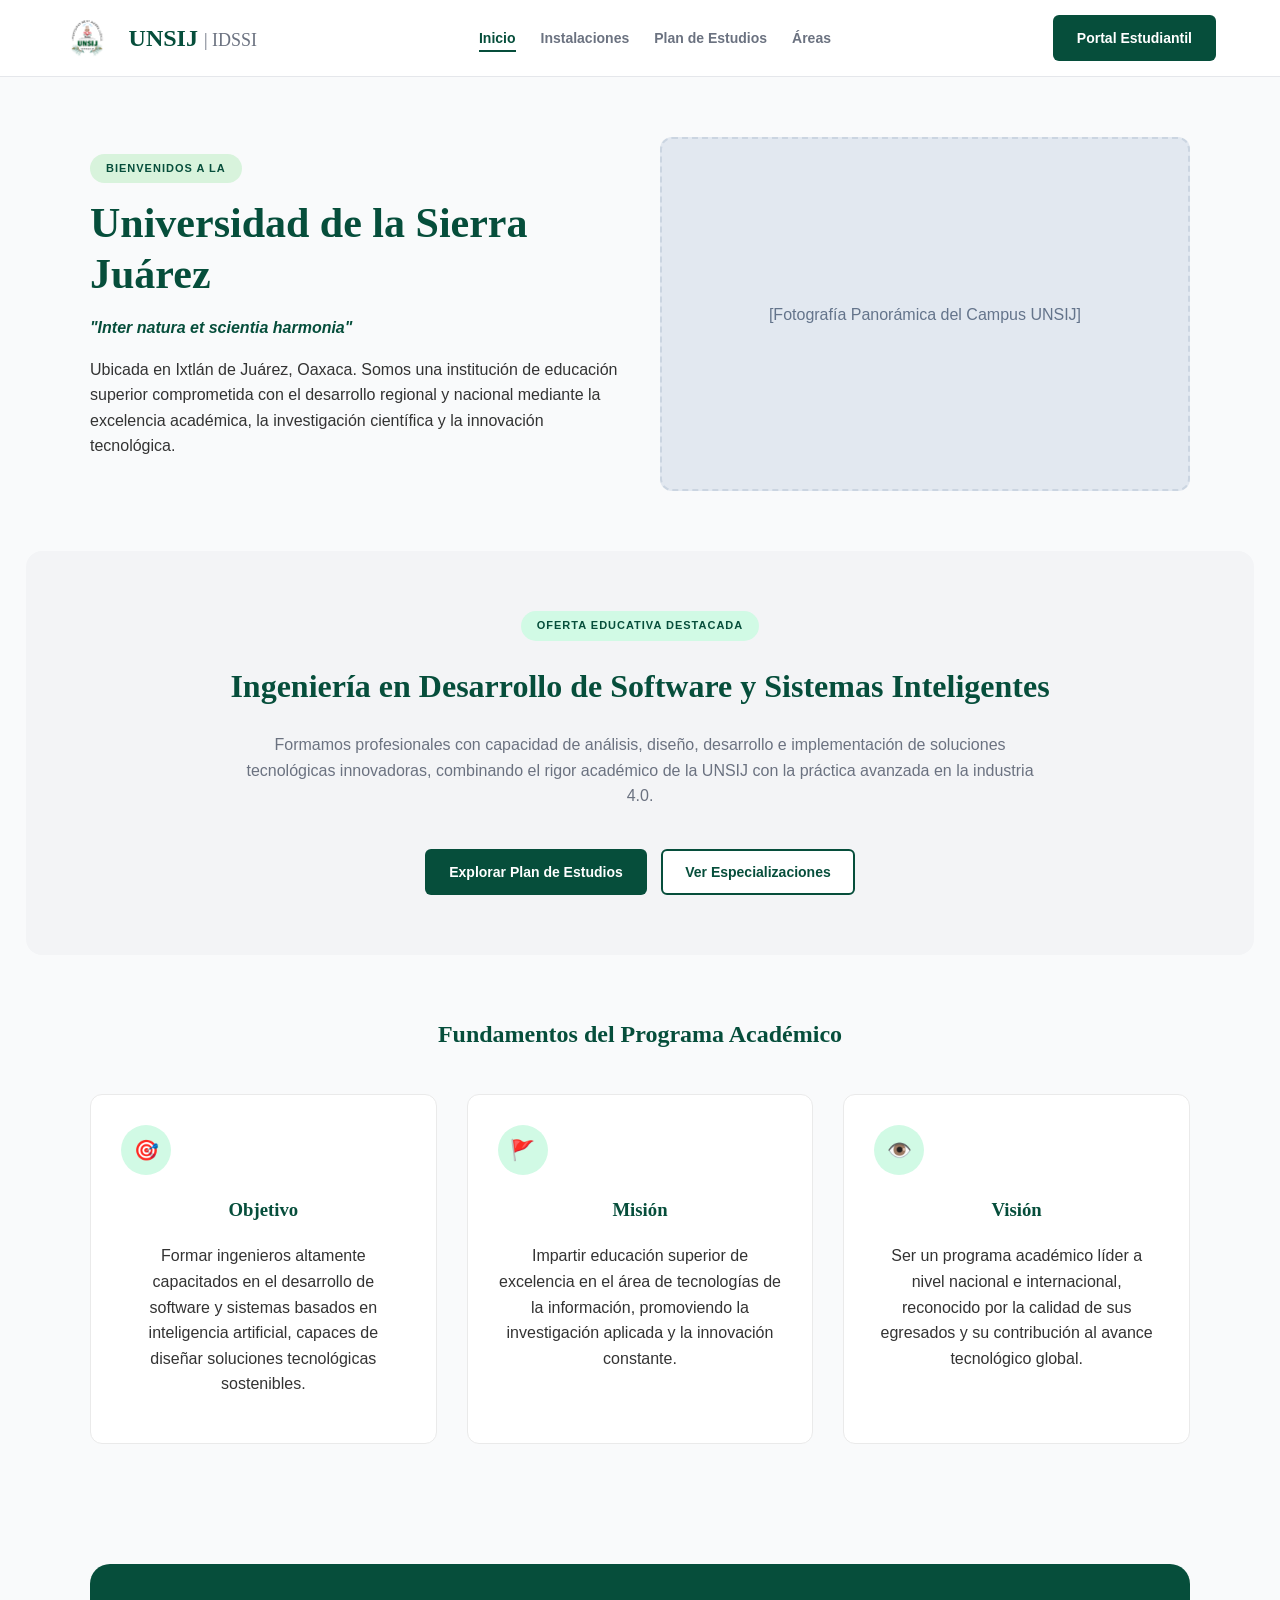
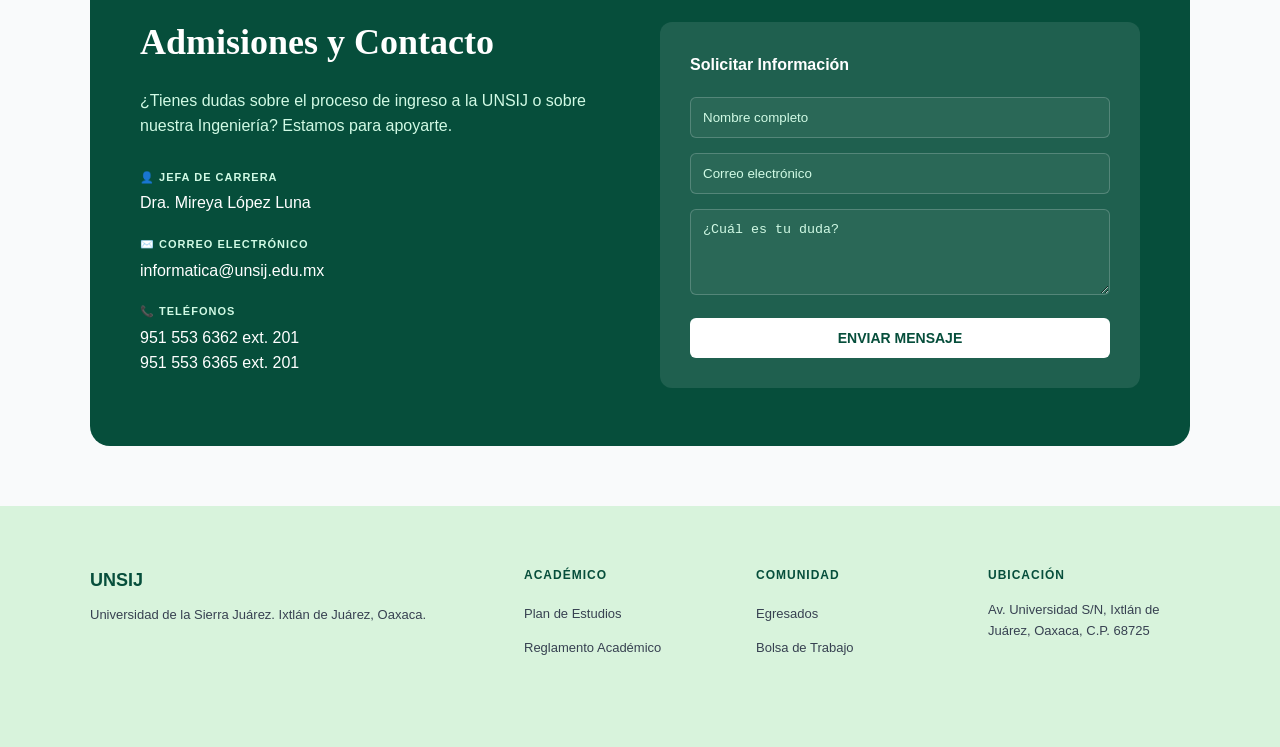
==== index.html @ 9dbc5b09 "m mm" ====
<!DOCTYPE html>
<html lang="es">

<head>
    <meta charset="UTF-8">
    <meta name="viewport" content="width=device-width, initial-scale=1.0">
    <title>Inicio - Universidad de la Sierra Juárez | IDSSI</title>

    <link rel="icon" type="image/png" href="img/icon.png">

    <link rel="stylesheet" href="css/style.css">
</head>

<body>

    <header class="menu-principal">
        <div class="logo">
            <img src="img/logo-unsij.png" alt="Logo UNSIJ" class="icono-logo">
            <h2>UNSIJ <span class="logo-secundario">| IDSSI</span></h2>
        </div>
        <nav>
            <ul class="enlaces-menu">
                <li><a href="index.html" class="activo">Inicio</a></li>
                <li><a href="instalaciones.html">Instalaciones</a></li>
                <li><a href="plan-estudios.html">Plan de Estudios</a></li>
                <li><a href="areas.html">Áreas</a></li>
            </ul>
        </nav>
       <a href="https://aula.unsij.edu.mx/" target="_blank" class="boton boton-principal">Portal Estudiantil</a>
    </header>

    <main>
        <!-- PRESENTACIÓN DE LA UNIVERSIDAD -->
        <section class="contenedor columna-doble seccion-universidad">
            <div class="texto-presentacion">
                <span class="etiqueta-institucional">BIENVENIDOS A LA</span>

                <h1>Universidad de la Sierra Juárez</h1>
                <p style="font-style: italic; color: #064e3b; font-weight: bold;">"Inter natura et scientia harmonia"
                </p>

                <p>Ubicada en Ixtlán de Juárez, Oaxaca. Somos una institución de educación superior comprometida con el
                    desarrollo regional y nacional mediante la excelencia académica, la investigación científica y la
                    innovación tecnológica.</p>
            </div>

            <div class="cuadro-imagen">
                [Fotografía Panorámica del Campus UNSIJ]
            </div>
        </section>

        <!-- PRESENTACIÓN DE LA CARRERA -->
        <section class="contenedor centrar-texto seccion-carrera fondo-variante">
            <span class="etiqueta-carrera">OFERTA EDUCATIVA DESTACADA</span>

            <h2>Ingeniería en Desarrollo de Software y Sistemas Inteligentes</h2>

            <p class="subtitulo">Formamos profesionales con capacidad de análisis, diseño, desarrollo e implementación
                de soluciones tecnológicas innovadoras, combinando el rigor académico de la UNSIJ con la práctica
                avanzada en la industria 4.0.</p>

            <div class="margen-arriba">
                <a href="plan-estudios.html" class="boton boton-principal">Explorar Plan de Estudios</a>
                <a href="areas.html" class="boton boton-blanco-borde" style="margin-left: 10px;">Ver
                    Especializaciones</a>
            </div>
        </section>

        <!-- FUNDAMENTOS DE LA CARRERA -->
        <section class="contenedor centrar-texto">
            <h2>Fundamentos del Programa Académico</h2>

            <div class="columna-triple margen-arriba">
                <div class="tarjeta">
                    <div class="circulo-icono">🎯</div>
                    <h3>Objetivo</h3>
                    <p>Formar ingenieros altamente capacitados en el desarrollo de software y sistemas basados en
                        inteligencia artificial, capaces de diseñar soluciones tecnológicas sostenibles.</p>
                </div>
                <div class="tarjeta">
                    <div class="circulo-icono">🚩</div>
                    <h3>Misión</h3>
                    <p>Impartir educación superior de excelencia en el área de tecnologías de la información,
                        promoviendo la investigación aplicada y la innovación constante.</p>
                </div>
                <div class="tarjeta">
                    <div class="circulo-icono">👁️</div>
                    <h3>Visión</h3>
                    <p>Ser un programa académico líder a nivel nacional e internacional, reconocido por la calidad de
                        sus egresados y su contribución al avance tecnológico global.</p>
                </div>
            </div>
        </section>

        <!-- CONTACTO Y ADMISIONES -->
        <section class="contenedor">
            <div class="caja-contacto columna-doble">
                <div class="datos-contacto">
                    <h2>Admisiones y Contacto</h2>
                    <p>¿Tienes dudas sobre el proceso de ingreso a la UNSIJ o sobre nuestra Ingeniería? Estamos para
                        apoyarte.</p>

                    <div class="bloque-dato">
                        <strong>👤 JEFA DE CARRERA</strong>
                        <span>Dra. Mireya López Luna</span>
                    </div>
                    <div class="bloque-dato">
                        <strong>✉️ CORREO ELECTRÓNICO</strong>
                        <span>informatica@unsij.edu.mx</span>
                    </div>
                    <div class="bloque-dato">
                        <strong>📞 TELÉFONOS</strong>
                        <span>951 553 6362 ext. 201 <br> 951 553 6365 ext. 201</span>
                    </div>
                </div>

                <div class="formulario-contacto">
                    <p>Solicitar Información</p>
                    <!-- mandamos a llamar a la función de tu archivo JS -->
                    <form onsubmit="enviarFormulario(event)">
                        <input type="text" placeholder="Nombre completo" required>
                        <input type="email" placeholder="Correo electrónico" required>
                        <textarea placeholder="¿Cuál es tu duda?" rows="4" required></textarea>
                        <button type="submit" class="boton boton-blanco">ENVIAR MENSAJE</button>
                    </form>
                </div>
            </div>
        </section>
    </main>

    <!-- PIE DE PÁGINA -->
    <footer class="pie-pagina">
        <div class="contenedor columna-cuadruple">
            <div>
                <h3>UNSIJ</h3>
                <p>Universidad de la Sierra Juárez. Ixtlán de Juárez, Oaxaca.</p>
            </div>
            <div>
                <h4>ACADÉMICO</h4>
                <ul>
                    <li><a href="plan-estudios.html">Plan de Estudios</a></li>
                    <li><a href="#">Reglamento Académico</a></li>
                </ul>
            </div>
            <div>
                <h4>COMUNIDAD</h4>
                <ul>
                    <li><a href="#">Egresados</a></li>
                    <li><a href="#">Bolsa de Trabajo</a></li>
                </ul>
            </div>
            <div>
                <h4>UBICACIÓN</h4>
                <p>Av. Universidad S/N, Ixtlán de Juárez, Oaxaca, C.P. 68725</p>
            </div>
        </div>
    </footer>

    <script src="js/main.js"></script>
</body>

</html>
---- css/style.css ----
/* ================= BASE ================= */
body {
    font-family: Arial, sans-serif;
    margin: 0;
    background-color: #f9fafb;
    color: #333333;
    line-height: 1.6;
}

h1,
h2,
h3,
h4 {
    color: #064e3b;
    font-family: Georgia, 'Times New Roman', serif;
    margin-top: 0;
}

a {
    text-decoration: none;
    color: inherit;
}

ul {
    list-style: none;
    padding: 0;
    margin: 0;
}

/* ================= ESTRUCTURAS GENERALES (REUTILIZABLES) ================= */
.contenedor {
    max-width: 1100px;
    margin: 0 auto;
    padding: 60px 5%;
}

.columna-doble {
    display: grid;
    grid-template-columns: 1fr 1fr;
    gap: 40px;
    align-items: center;
}

.columna-triple {
    display: grid;
    grid-template-columns: repeat(3, 1fr);
    gap: 30px;
}

.columna-cuadruple {
    display: grid;
    grid-template-columns: 2fr 1fr 1fr 1fr;
    gap: 30px;
}

.centrar-texto {
    text-align: center;
}

.margen-arriba {
    margin-top: 40px;
}

.fondo-variante {
    background-color: #f3f4f6;
    border-radius: 16px;
}

/* ================= BOTONES ================= */
.boton {
    display: inline-block;
    padding: 12px 24px;
    border-radius: 6px;
    font-weight: bold;
    cursor: pointer;
    border: none;
    text-align: center;
    font-size: 14px;
}

.boton-principal {
    background-color: #064e3b;
    color: white;
}

.boton-blanco {
    background-color: white;
    color: #064e3b;
    width: 100%;
}

.boton-blanco-borde {
    background-color: white;
    color: #064e3b;
    border: 2px solid #064e3b;
    padding: 10px 22px;
}

/* ================= COMPONENTES DE NAVEGACIÓN ================= */
.menu-principal {
    background: white;
    padding: 15px 5%;
    display: flex;
    justify-content: space-between;
    align-items: center;
    border-bottom: 1px solid #e5e7eb;
    position: sticky;
    top: 0;
    z-index: 1000;
}

.menu-principal h2 {
    margin: 0;
}

.logo-secundario {
    color: #6b7280;
    font-weight: normal;
    font-size: 18px;
}

.enlaces-menu {
    display: flex;
    gap: 25px;
}

.enlaces-menu a {
    font-weight: bold;
    font-size: 14px;
    color: #6b7280;
}

.enlaces-menu a.activo {
    color: #064e3b;
    border-bottom: 2px solid #064e3b;
    padding-bottom: 4px;
}

/* ================= CAJAS Y ELEMENTOS VISUALES ================= */
.cuadro-imagen {
    background-color: #e2e8f0;
    border-radius: 12px;
    min-height: 350px;
    display: flex;
    align-items: center;
    justify-content: center;
    color: #64748b;
    border: 2px dashed #cbd5e1;
}

.tarjeta {
    background: white;
    padding: 30px;
    border-radius: 12px;
    border: 1px solid #eaeaea;
}

.circulo-icono {
    background-color: #d1fae5;
    width: 50px;
    height: 50px;
    border-radius: 50%;
    display: flex;
    align-items: center;
    justify-content: center;
    font-size: 20px;
    margin-bottom: 20px;
}

/* ================= ETIQUETAS E INDICADORES ================= */
.etiqueta-institucional {
    background-color: #d8f3dc;
    color: #064e3b;
    padding: 6px 16px;
    border-radius: 20px;
    font-size: 11px;
    font-weight: bold;
    display: inline-block;
    margin-bottom: 15px;
    letter-spacing: 1px;
}

.etiqueta-carrera {
    background-color: #d1fae5;
    color: #064e3b;
    padding: 6px 16px;
    border-radius: 20px;
    font-size: 11px;
    font-weight: bold;
    display: inline-block;
    margin-bottom: 20px;
    letter-spacing: 1px;
}

/* ================= CONTENIDOS ESPECÍFICOS DE INICIO ================= */
.seccion-universidad h1 {
    font-size: 42px;
    margin-bottom: 10px;
    line-height: 1.2;
}

.seccion-carrera h2 {
    font-size: 32px;
    margin-bottom: 20px;
}

.subtitulo {
    color: #6b7280;
    max-width: 800px;
    margin: 0 auto;
    font-size: 16px;
}

/* Contenedor de Contacto */
.caja-contacto {
    background-color: #064e3b;
    border-radius: 20px;
    padding: 50px;
    color: white;
}

.datos-contacto h2 {
    color: white;
    font-size: 36px;
    margin-bottom: 10px;
}

.datos-contacto p {
    color: #d1fae5;
    margin-bottom: 30px;
}

.bloque-dato {
    margin-bottom: 20px;
    display: flex;
    flex-direction: column;
}

.bloque-dato strong {
    font-size: 11px;
    color: #d1fae5;
    margin-bottom: 4px;
    letter-spacing: 1px;
}

/* Formulario */
.formulario-contacto {
    background-color: rgba(255, 255, 255, 0.1);
    padding: 30px;
    border-radius: 12px;
}

.formulario-contacto p {
    margin-top: 0;
    font-weight: bold;
    margin-bottom: 20px;
}

.formulario-contacto input,
.formulario-contacto textarea {
    width: 100%;
    padding: 12px;
    margin-bottom: 15px;
    border-radius: 6px;
    border: 1px solid rgba(255, 255, 255, 0.2);
    background: rgba(255, 255, 255, 0.05);
    color: white;
    box-sizing: border-box;
}

.formulario-contacto input::placeholder,
.formulario-contacto textarea::placeholder {
    color: #d1fae5;
}

/* Pie de Página */
.pie-pagina {
    background-color: #d8f3dc;
    padding-bottom: 20px;
}

.pie-pagina h3 {
    font-size: 18px;
    margin-bottom: 10px;
    font-family: Arial, sans-serif;
}

.pie-pagina h4 {
    font-size: 12px;
    letter-spacing: 1px;
    margin-bottom: 15px;
    font-family: Arial, sans-serif;
}

.pie-pagina p,
.pie-pagina a {
    color: #374151;
    font-size: 13px;
    margin: 0;
}

.pie-pagina ul li {
    margin-bottom: 8px;
}

/* ================= ESTILOS ESPECÍFICOS: PLAN DE ESTUDIOS ================= */

/* Contenedores de información abreviada del plan */
.resumen-creditos {
    display: flex;
    gap: 15px;
    margin-top: 25px;
}

.bloque-resumen {
    background: #f3f4f6;
    padding: 12px 20px;
    border-radius: 8px;
    font-size: 13px;
}

.bloque-resumen span {
    color: #6b7280;
    font-size: 11px;
}

/* Línea de tiempo cronológica interactiva */
.control-cronologico {
    position: relative;
    max-width: 800px;
    margin: 0 auto 50px auto;
}

.linea-cronologica {
    position: absolute;
    top: 20px;
    left: 0;
    right: 0;
    height: 2px;
    background: #e5e7eb;
    z-index: 1;
}

.navegacion-pasos {
    display: flex;
    justify-content: space-between;
    position: relative;
    z-index: 2;
}

.paso-tiempo {
    width: 40px;
    height: 40px;
    background: white;
    border: 2px solid #e5e7eb;
    border-radius: 50%;
    display: flex;
    align-items: center;
    justify-content: center;
    font-weight: bold;
    color: #6b7280;
    cursor: pointer;
    transition: all 0.2s ease;
}

.paso-tiempo.paso-activo {
    background: #064e3b;
    color: white;
    border-color: #064e3b;
}

/* Emblemas de los requisitos de titulación */
.emblema-requisito {
    background: #064e3b;
    color: white;
    width: 35px;
    height: 35px;
    border-radius: 8px;
    display: flex;
    align-items: center;
    justify-content: center;
    margin-bottom: 15px;
    font-size: 16px;
}

/* ================= ESTILOS ESPECÍFICOS: ÁREAS DE ESPECIALIZACIÓN ================= */

/* Etiquetas para los campos laborales (Ej. Científico de Datos, Pentester) */
.etiqueta-campo {
    background-color: #d1fae5;
    color: #064e3b;
    padding: 6px 14px;
    border-radius: 20px;
    font-size: 11px;
    font-weight: bold;
    display: inline-block;
    margin-right: 6px;
    margin-bottom: 10px;
}

/* ================= ESTILOS ESPECÍFICOS: INSTALACIONES ================= */
.lista-especificaciones {
    border-top: 1px solid #e5e7eb;
    padding-top: 15px;
    font-size: 13px;
}

.dato-tecnico {
    display: flex;
    justify-content: space-between;
    margin-bottom: 8px;
    color: #6b7280;
}

.dato-tecnico strong {
    color: #333333;
}
/* Para alinear la imagen y el texto perfectamente centrados */
.logo { 
    display: flex; 
    align-items: center; 
    gap: 15px; 
}
/* Para controlar el tamaño del logo y que no desconfigure tu menú */
.icono-logo {
    height: 40px; /* Ajusta este número si lo quieres más grande o pequeño */
    width: auto;
}
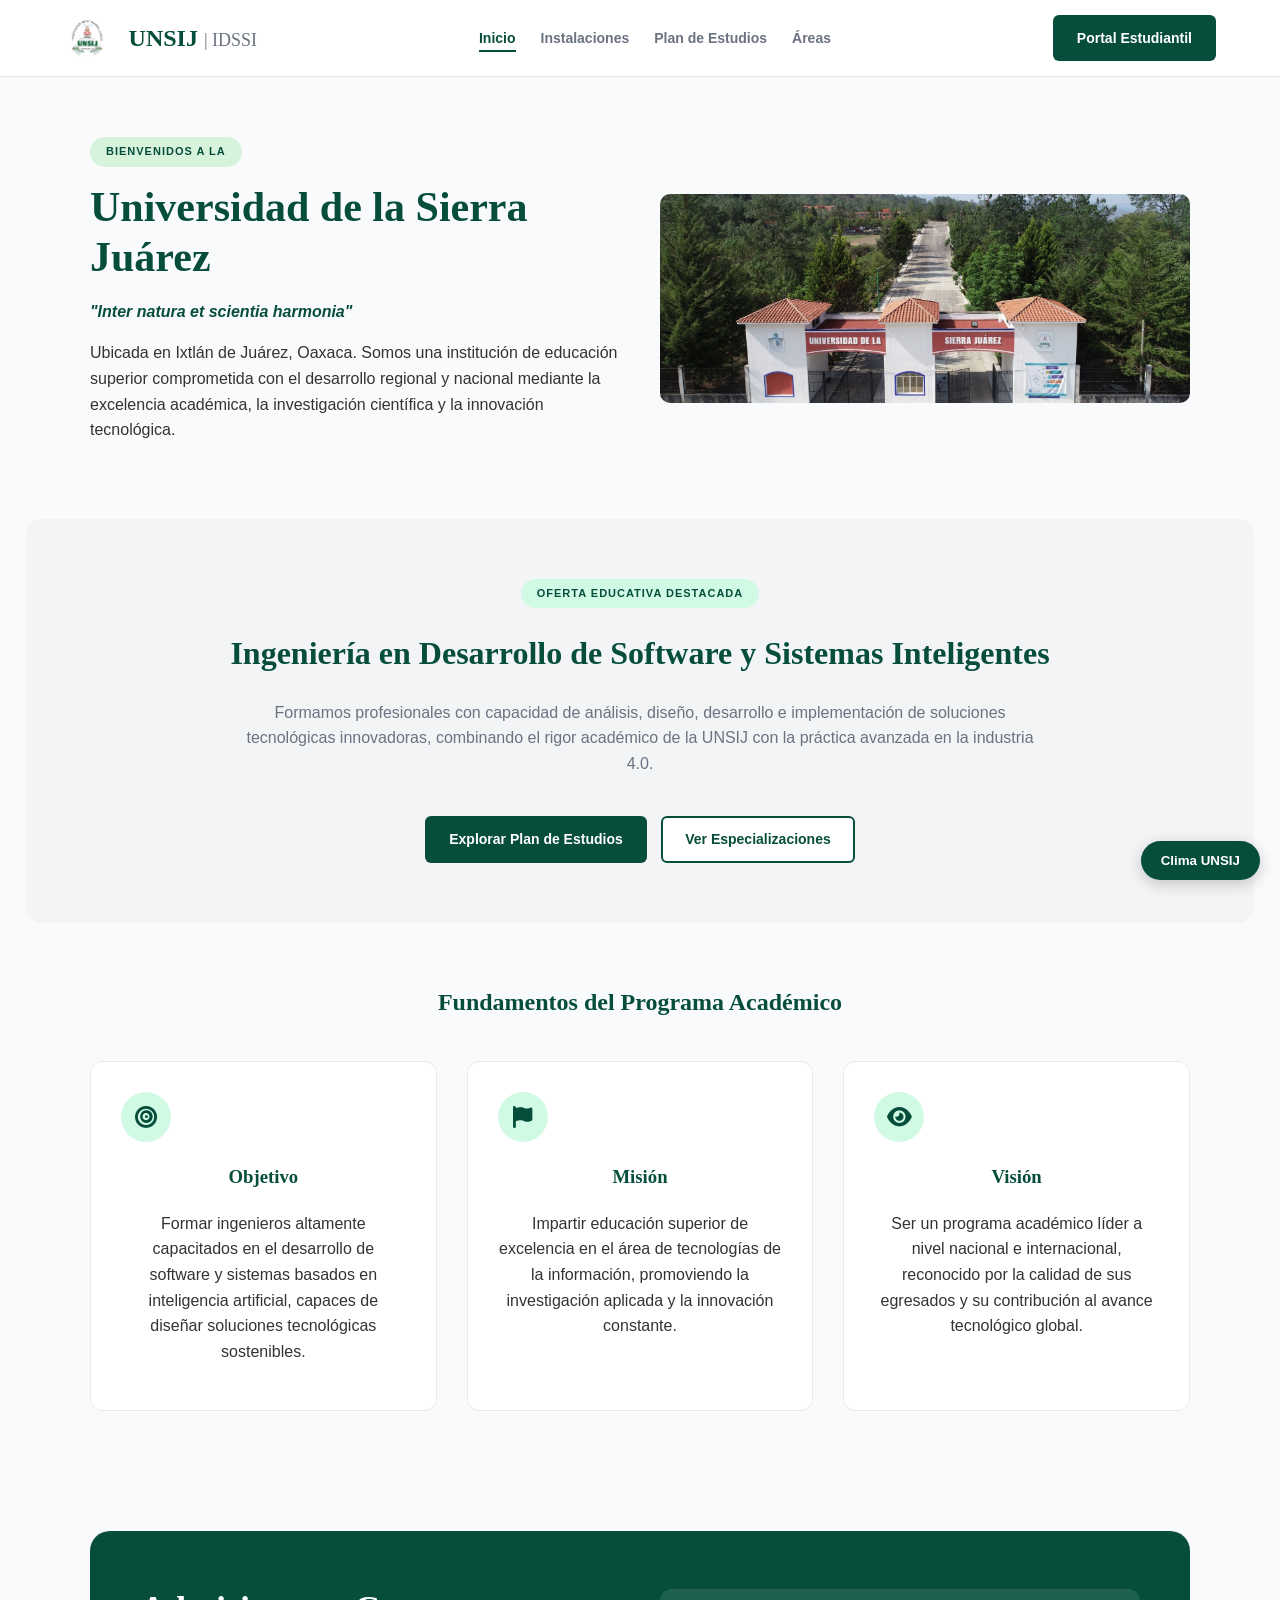
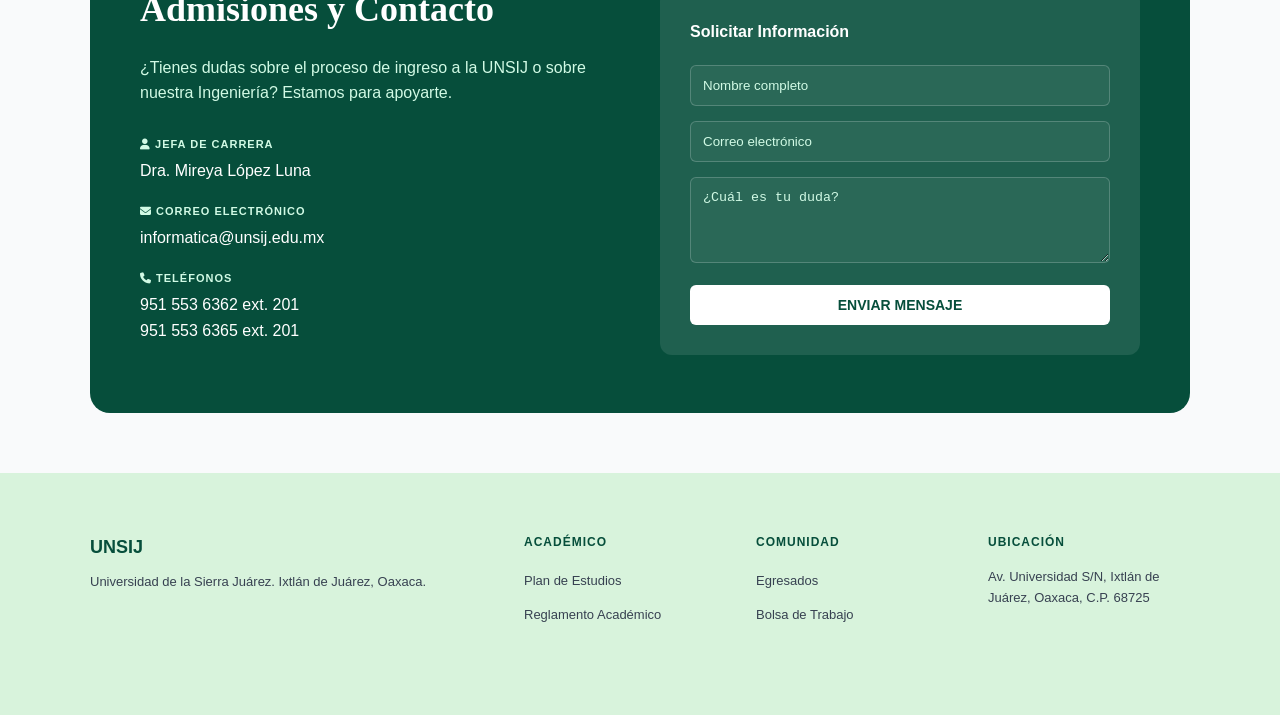
==== commit 0c8dbf1f: "c c" ====
--- a/index.html
+++ b/index.html
@@ -8,6 +8,7 @@
 
     <link rel="icon" type="image/png" href="img/icon.png">
 
+    <link rel="stylesheet" href="https://cdnjs.cloudflare.com/ajax/libs/font-awesome/6.4.0/css/all.min.css">
     <link rel="stylesheet" href="css/style.css">
 </head>
 
@@ -15,8 +16,10 @@
 
     <header class="menu-principal">
         <div class="logo">
-            <img src="img/logo-unsij.png" alt="Logo UNSIJ" class="icono-logo">
-            <h2>UNSIJ <span class="logo-secundario">| IDSSI</span></h2>
+            <a href="index.html" class="logo">
+                <img src="img/logo-unsij.png" alt="Logo UNSIJ" class="icono-logo">
+                <h2>UNSIJ <span class="logo-secundario">| IDSSI</span></h2>
+            </a>
         </div>
         <nav>
             <ul class="enlaces-menu">
@@ -26,97 +29,82 @@
                 <li><a href="areas.html">Áreas</a></li>
             </ul>
         </nav>
-       <a href="https://aula.unsij.edu.mx/" target="_blank" class="boton boton-principal">Portal Estudiantil</a>
+        <a href="https://aula.unsij.edu.mx/" target="_blank" class="boton boton-principal">Portal Estudiantil</a>
     </header>
 
     <main>
-        <!-- PRESENTACIÓN DE LA UNIVERSIDAD -->
         <section class="contenedor columna-doble seccion-universidad">
             <div class="texto-presentacion">
                 <span class="etiqueta-institucional">BIENVENIDOS A LA</span>
 
                 <h1>Universidad de la Sierra Juárez</h1>
-                <p style="font-style: italic; color: #064e3b; font-weight: bold;">"Inter natura et scientia harmonia"
-                </p>
+                <p style="font-style: italic; color: #064e3b; font-weight: bold;">"Inter natura et scientia harmonia"</p>
 
-                <p>Ubicada en Ixtlán de Juárez, Oaxaca. Somos una institución de educación superior comprometida con el
-                    desarrollo regional y nacional mediante la excelencia académica, la investigación científica y la
-                    innovación tecnológica.</p>
+                <p>Ubicada en Ixtlán de Juárez, Oaxaca. Somos una institución de educación superior comprometida con el desarrollo regional y nacional mediante la excelencia académica, la investigación científica y la innovación tecnológica.</p>
             </div>
 
             <div class="cuadro-imagen">
-                [Fotografía Panorámica del Campus UNSIJ]
+                <img src="img/img6.jpg" alt="">
             </div>
         </section>
 
-        <!-- PRESENTACIÓN DE LA CARRERA -->
         <section class="contenedor centrar-texto seccion-carrera fondo-variante">
             <span class="etiqueta-carrera">OFERTA EDUCATIVA DESTACADA</span>
 
             <h2>Ingeniería en Desarrollo de Software y Sistemas Inteligentes</h2>
 
-            <p class="subtitulo">Formamos profesionales con capacidad de análisis, diseño, desarrollo e implementación
-                de soluciones tecnológicas innovadoras, combinando el rigor académico de la UNSIJ con la práctica
-                avanzada en la industria 4.0.</p>
+            <p class="subtitulo">Formamos profesionales con capacidad de análisis, diseño, desarrollo e implementación de soluciones tecnológicas innovadoras, combinando el rigor académico de la UNSIJ con la práctica avanzada en la industria 4.0.</p>
 
             <div class="margen-arriba">
                 <a href="plan-estudios.html" class="boton boton-principal">Explorar Plan de Estudios</a>
-                <a href="areas.html" class="boton boton-blanco-borde" style="margin-left: 10px;">Ver
-                    Especializaciones</a>
+                <a href="areas.html" class="boton boton-blanco-borde" style="margin-left: 10px;">Ver Especializaciones</a>
             </div>
         </section>
 
-        <!-- FUNDAMENTOS DE LA CARRERA -->
         <section class="contenedor centrar-texto">
             <h2>Fundamentos del Programa Académico</h2>
 
             <div class="columna-triple margen-arriba">
                 <div class="tarjeta">
-                    <div class="circulo-icono">🎯</div>
+                    <div class="circulo-icono"><i class="fa-solid fa-bullseye"></i></div>
                     <h3>Objetivo</h3>
-                    <p>Formar ingenieros altamente capacitados en el desarrollo de software y sistemas basados en
-                        inteligencia artificial, capaces de diseñar soluciones tecnológicas sostenibles.</p>
+                    <p>Formar ingenieros altamente capacitados en el desarrollo de software y sistemas basados en inteligencia artificial, capaces de diseñar soluciones tecnológicas sostenibles.</p>
                 </div>
                 <div class="tarjeta">
-                    <div class="circulo-icono">🚩</div>
+                    <div class="circulo-icono"><i class="fa-solid fa-flag"></i></div>
                     <h3>Misión</h3>
-                    <p>Impartir educación superior de excelencia en el área de tecnologías de la información,
-                        promoviendo la investigación aplicada y la innovación constante.</p>
+                    <p>Impartir educación superior de excelencia en el área de tecnologías de la información, promoviendo la investigación aplicada y la innovación constante.</p>
                 </div>
                 <div class="tarjeta">
-                    <div class="circulo-icono">👁️</div>
+                    <div class="circulo-icono"><i class="fa-solid fa-eye"></i></div>
                     <h3>Visión</h3>
-                    <p>Ser un programa académico líder a nivel nacional e internacional, reconocido por la calidad de
-                        sus egresados y su contribución al avance tecnológico global.</p>
+                    <p>Ser un programa académico líder a nivel nacional e internacional, reconocido por la calidad de sus egresados y su contribución al avance tecnológico global.</p>
                 </div>
             </div>
         </section>
 
-        <!-- CONTACTO Y ADMISIONES -->
         <section class="contenedor">
             <div class="caja-contacto columna-doble">
                 <div class="datos-contacto">
                     <h2>Admisiones y Contacto</h2>
-                    <p>¿Tienes dudas sobre el proceso de ingreso a la UNSIJ o sobre nuestra Ingeniería? Estamos para
-                        apoyarte.</p>
+                    <p>¿Tienes dudas sobre el proceso de ingreso a la UNSIJ o sobre nuestra Ingeniería? Estamos para apoyarte.</p>
 
                     <div class="bloque-dato">
-                        <strong>👤 JEFA DE CARRERA</strong>
+                        <strong><i class="fa-solid fa-user"></i> JEFA DE CARRERA</strong>
                         <span>Dra. Mireya López Luna</span>
                     </div>
                     <div class="bloque-dato">
-                        <strong>✉️ CORREO ELECTRÓNICO</strong>
+                        <strong><i class="fa-solid fa-envelope"></i> CORREO ELECTRÓNICO</strong>
                         <span>informatica@unsij.edu.mx</span>
                     </div>
                     <div class="bloque-dato">
-                        <strong>📞 TELÉFONOS</strong>
+                        <strong><i class="fa-solid fa-phone"></i> TELÉFONOS</strong>
                         <span>951 553 6362 ext. 201 <br> 951 553 6365 ext. 201</span>
                     </div>
                 </div>
 
                 <div class="formulario-contacto">
                     <p>Solicitar Información</p>
-                    <!-- mandamos a llamar a la función de tu archivo JS -->
                     <form onsubmit="enviarFormulario(event)">
                         <input type="text" placeholder="Nombre completo" required>
                         <input type="email" placeholder="Correo electrónico" required>
@@ -128,7 +116,6 @@
         </section>
     </main>
 
-    <!-- PIE DE PÁGINA -->
     <footer class="pie-pagina">
         <div class="contenedor columna-cuadruple">
             <div>
--- a/css/style.css
+++ b/css/style.css
@@ -137,16 +137,7 @@
 }
 
 /* ================= CAJAS Y ELEMENTOS VISUALES ================= */
-.cuadro-imagen {
-    background-color: #e2e8f0;
-    border-radius: 12px;
-    min-height: 350px;
-    display: flex;
-    align-items: center;
-    justify-content: center;
-    color: #64748b;
-    border: 2px dashed #cbd5e1;
-}
+
 
 .tarjeta {
     background: white;
@@ -425,4 +416,86 @@
 .icono-logo {
     height: 40px; /* Ajusta este número si lo quieres más grande o pequeño */
     width: auto;
+}
+
+/* ================= DISEÑO RESPONSIVO (MÓVILES Y TABLETS) ================= */
+@media (max-width: 768px) {
+    
+   
+    .columna-doble,
+    .columna-triple,
+    .columna-cuadruple {
+        grid-template-columns: 1fr;
+        gap: 20px;
+    }
+
+
+    .contenedor {
+        padding: 40px 5%;
+    }
+
+
+    .menu-principal {
+        flex-direction: column;
+        gap: 15px;
+        text-align: center;
+    }
+
+    .enlaces-menu {
+        flex-wrap: wrap;
+        justify-content: center;
+        gap: 15px;
+    }
+
+  
+    .seccion-universidad h1 {
+        font-size: 32px;
+        
+    }
+    
+    .seccion-carrera h2 {
+        font-size: 26px;
+    }
+
+  
+    .navegacion-pasos {
+        flex-wrap: wrap;
+        justify-content: center;
+        gap: 10px;
+    }
+    
+    .linea-cronologica {
+        display: none; 
+    }
+}
+
+/* ================= AJUSTE GLOBAL DE IMÁGENES ================= */
+img {
+    max-width: 100%;
+    height: auto;
+    display: block;
+}
+
+/* Ajuste específico para las imágenes dentro de tus recuadros grises */
+.cuadro-imagen img {
+    width: 100%;
+    height: 100%;
+    object-fit: cover;
+    border-radius: 10px; /* Para que las esquinas de la foto coincidan con la caja */
+}
+
+/* ================= AJUSTE DE ÍCONOS FONTAWESOME ================= */
+.circulo-icono i {
+    color: #064e3b;
+    font-size: 22px;
+}
+
+.emblema-requisito i {
+    color: white;
+    font-size: 18px;
+}
+
+h2 i, h3 i {
+    color: #064e3b;
+    margin-right: 8px;
 }
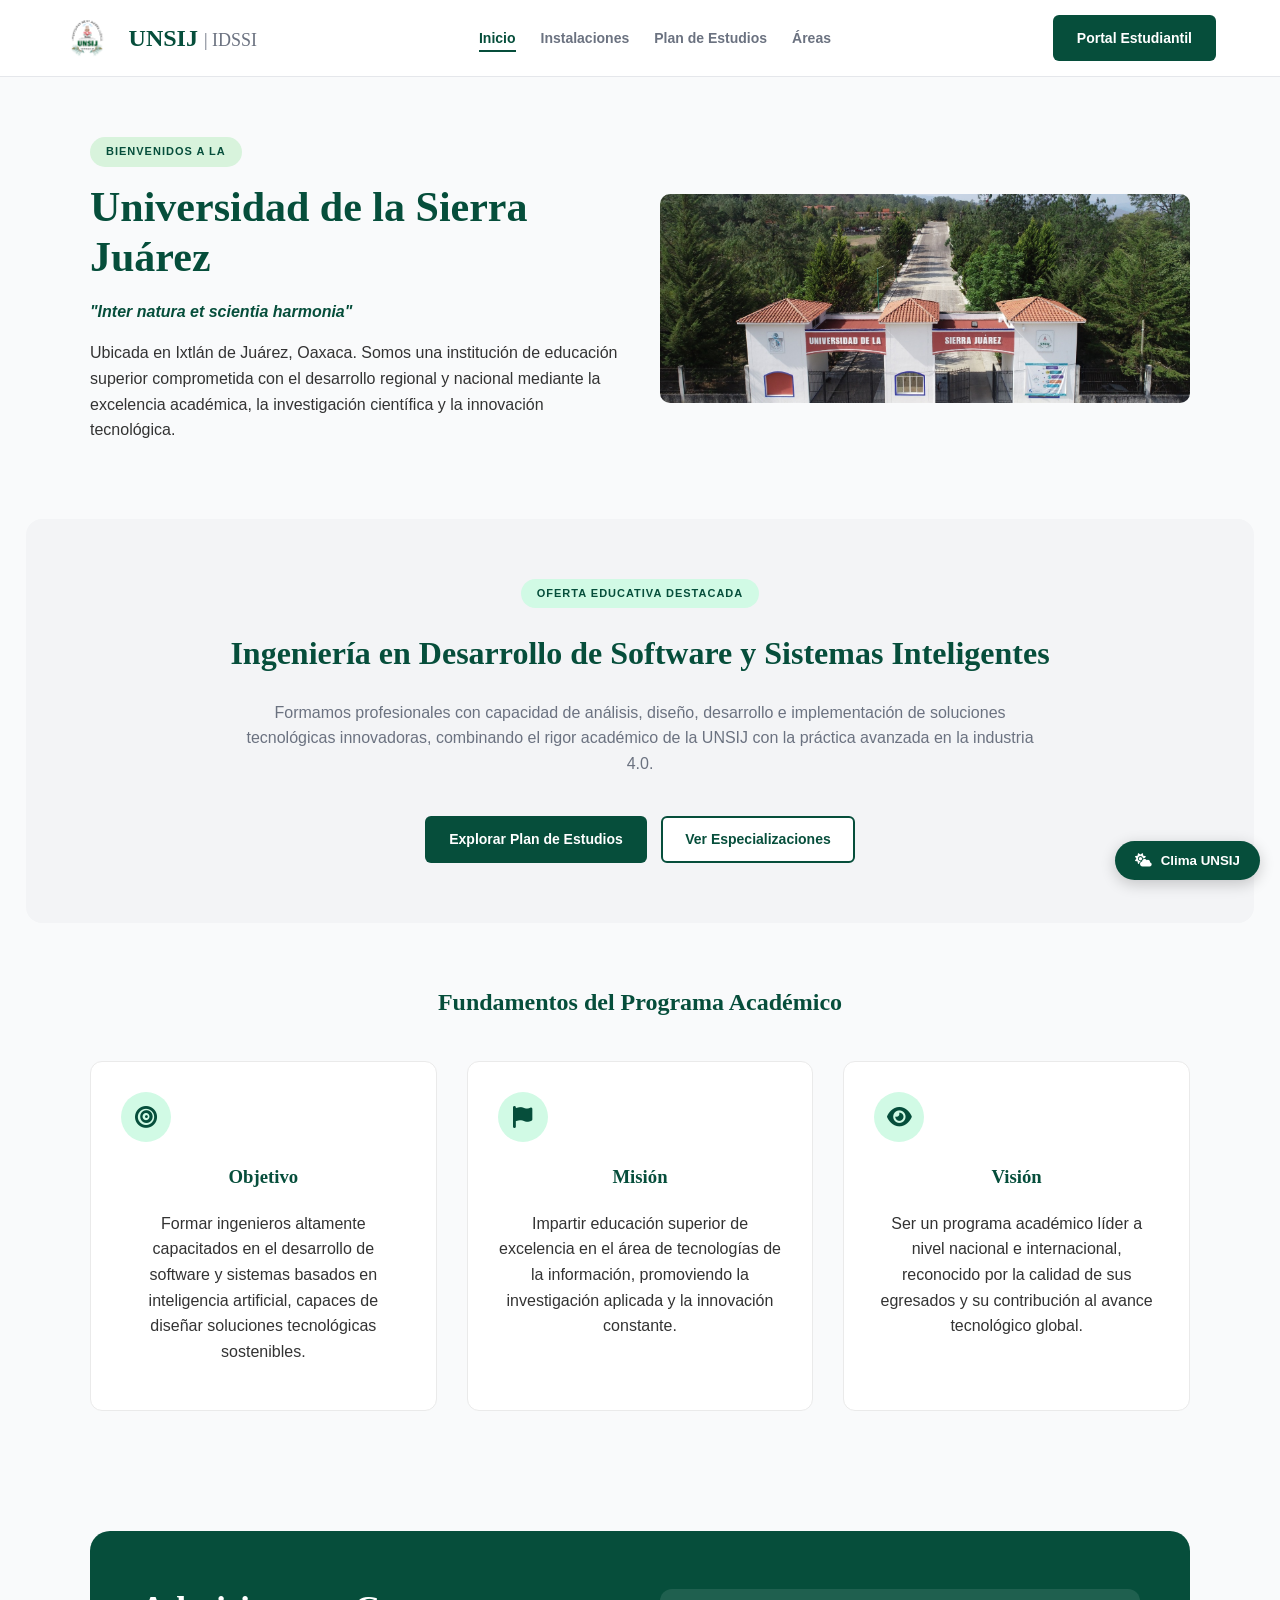
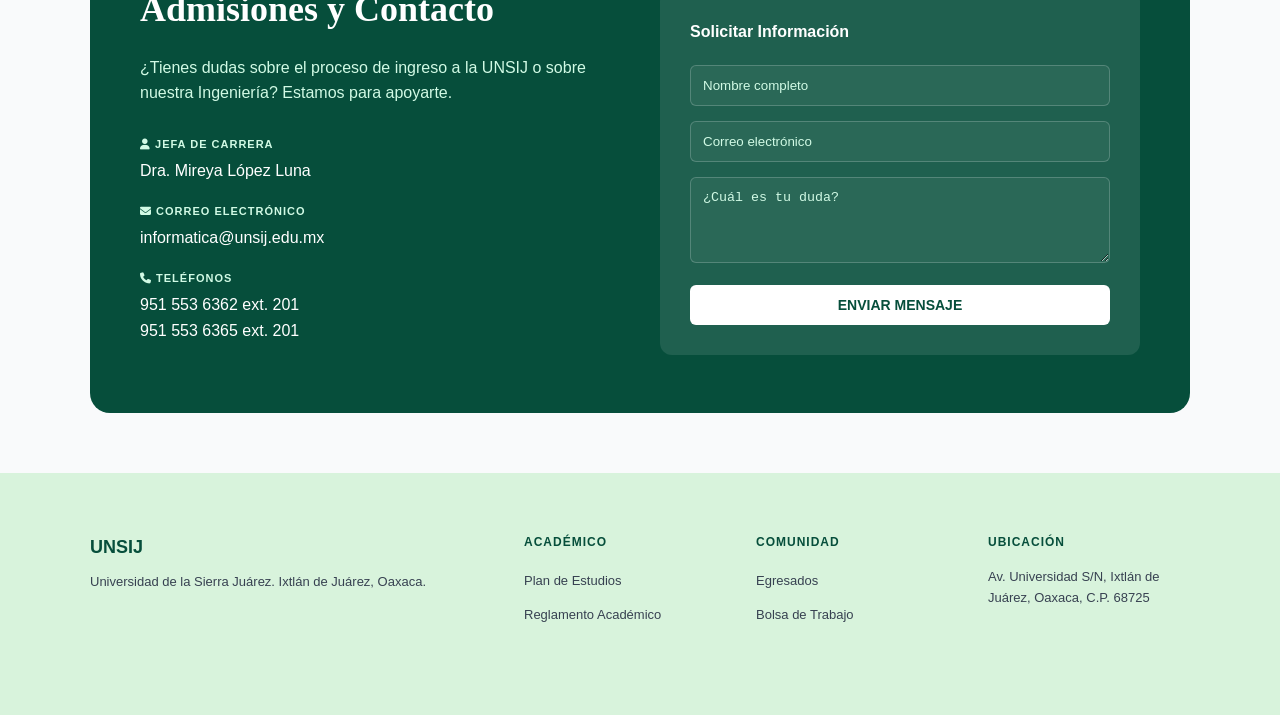
==== commit b7b92c1d: "c d" ====
--- a/index.html
+++ b/index.html
@@ -105,12 +105,13 @@
 
                 <div class="formulario-contacto">
                     <p>Solicitar Información</p>
-                    <form onsubmit="enviarFormulario(event)">
-                        <input type="text" placeholder="Nombre completo" required>
-                        <input type="email" placeholder="Correo electrónico" required>
-                        <textarea placeholder="¿Cuál es tu duda?" rows="4" required></textarea>
-                        <button type="submit" class="boton boton-blanco">ENVIAR MENSAJE</button>
-                    </form>
+<!-- formulario validado con js y conectado a formspree -->
+<form id="formulario-contacto">
+    <input type="text" id="nombre" name="nombre" placeholder="Nombre completo" required>
+    <input type="email" id="correo" name="correo" placeholder="Correo electrónico" required>
+    <textarea id="duda" name="mensaje" placeholder="¿Cuál es tu duda?" rows="4" required></textarea>
+    <button type="submit" class="boton boton-blanco">ENVIAR MENSAJE</button>
+</form>
                 </div>
             </div>
         </section>
